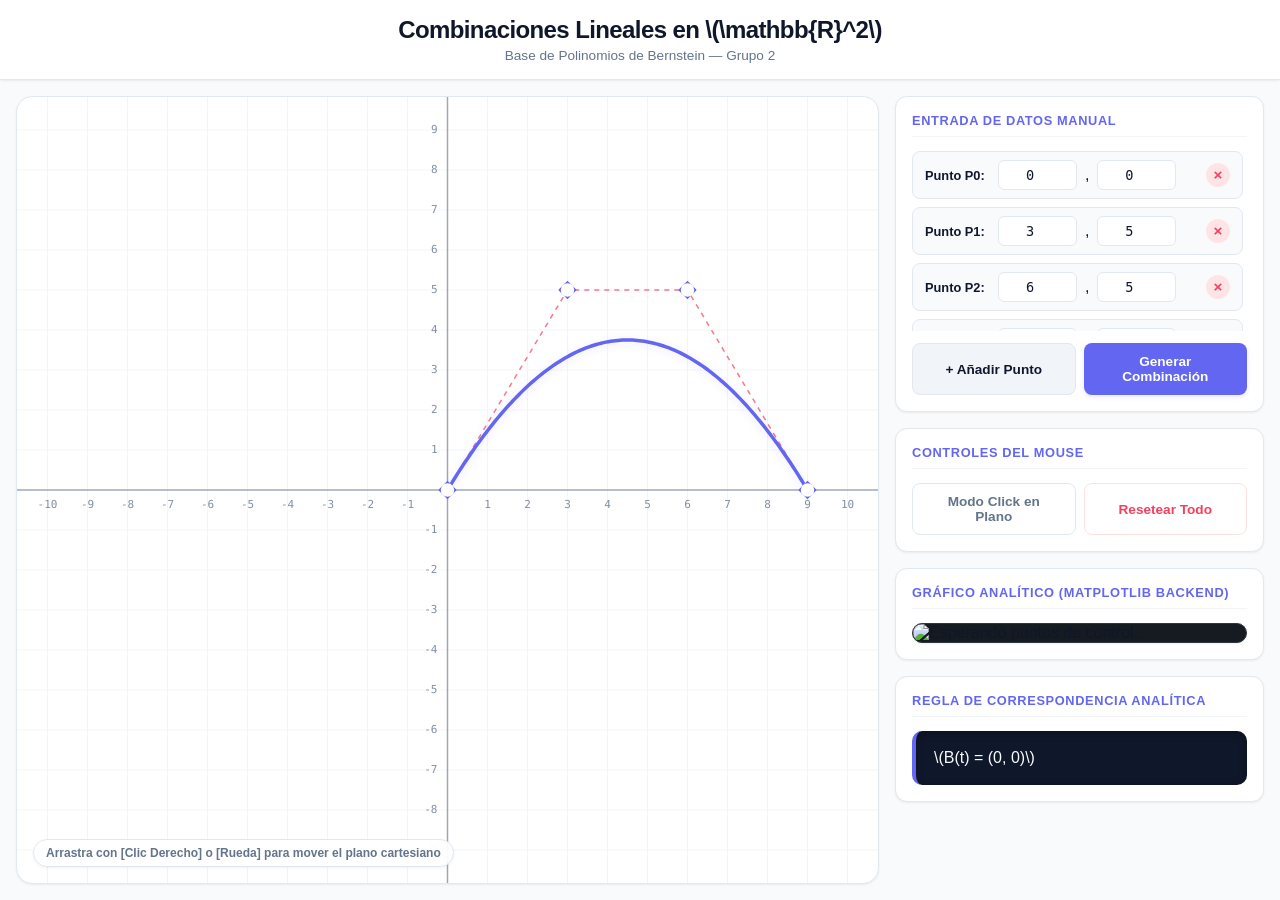
==== frontend/app.html @ 3a318d31 "landing refresh" ====
<!DOCTYPE html>
<html lang="es">
<head>
    <meta charset="UTF-8">
    <meta name="viewport" content="width=device-width, initial-scale=1.0">
    <title>Espacio Vectorial - Polinomios de Bernstein</title>
    <link rel="stylesheet" href="styles.css">
    <script id="MathJax-script" async src="https://cdn.jsdelivr.net/npm/mathjax@3/es5/tex-mml-chtml.js"></script>
</head>
<body class="light-theme">
    <div class="app-container">
        <header>
            <h1>Combinaciones Lineales en \(\mathbb{R}^2\)</h1>
            <p class="subtitle">Base de Polinomios de Bernstein — Grupo 2</p>
        </header>

        <main class="workspace">
            <div class="canvas-container" id="canvas-wrapper">
                <svg id="cartesian-plane" width="100%" height="100%">
                    <g id="viewport-group">
                        <g id="grid" class="grid-lines"></g>
                        <line id="axis-x" class="axis" />
                        <line id="axis-y" class="axis" />
                        <g id="axis-labels" class="axis-text"></g>
                        
                        <path id="structural-polygon" class="structural-line" d="" />
                        <path id="bernstein-curve" class="curve" d="" />
                        <g id="control-points"></g>
                    </g>
                </svg>
                <div class="pan-notice">Arrastra con [Clic Derecho] o [Rueda] para mover el plano cartesiano</div>
            </div>

            <section class="control-panel">
                <div class="panel-section">
                    <h2>Entrada de Datos Manual</h2>
                    <div id="inputs-container" class="inputs-list"></div>
                    <div class="button-group">
                        <button id="btn-add-input" class="btn btn-secondary">+ Añadir Punto</button>
                        <button id="btn-submit-manual" class="btn btn-primary">Generar Combinación</button>
                    </div>
                </div>

                <div class="panel-section">
                    <h2>Controles del Mouse</h2>
                    <div class="button-group">
                        <button id="btn-add-mode" class="btn btn-outline">Modo Click en Plano</button>
                        <button id="btn-clear" class="btn btn-danger">Resetear Todo</button>
                    </div>
                </div>

                <div class="panel-section">
                    <h2>Gráfico Analítico (Matplotlib Backend)</h2>
                    <div class="matplotlib-container">
                        <img id="matplotlib-render" src="" alt="Esperando puntos de control..." />
                    </div>
                </div>

                <div class="panel-section">
                    <h2>Regla de Correspondencia Analítica</h2>
                    <div class="math-box">
                        <div id="math-output">\(B(t) = (0, 0)\)</div>
                    </div>
                </div>
            </section>
        </main>
    </div>
    <script src="app.js" type="module"></script>
</body>
</html>
---- frontend/styles.css ----
/*
    styles.css - Rediseño Premium & Friendly
    Autor: Combinaciones Lineales en R² — Grupo 2
*/

:root {
    --bg-app: #f8fafc;         /* Slate muy claro y limpio (SaaS vibe) */
    --bg-card: #ffffff;
    --border-color: #e2e8f0;    /* Gris azulado ultra sutil */
    --text-main: #0f172a;      /* Slate oscuro elegante (reduce la fatiga visual) */
    --text-muted: #64748b;     /* Slate medio neutro */
    --accent: #6366f1;         /* Índigo premium (vibrante pero muy amigable) */
    --accent-light: #f5f3ff;   /* Lavanda pastel suave para hovers */
    --accent-danger: #f43f5e;  /* Rosa/Coral amigable para alertas y eliminaciones */
    --accent-success: #10b981; /* Verde esmeralda nítido */
    --grid-line: #f1f5f9;      /* Cuadrícula hiper sutil */
    
    /* Sistema de sombras premium */
    --shadow-sm: 0 1px 3px 0 rgba(0, 0, 0, 0.05), 0 1px 2px -1px rgba(0, 0, 0, 0.05);
    --shadow-md: 0 4px 6px -1px rgba(0, 0, 0, 0.05), 0 2px 4px -2px rgba(0, 0, 0, 0.05);
    --shadow-lg: 0 10px 15px -3px rgba(99, 102, 241, 0.05), 0 4px 6px -4px rgba(99, 102, 241, 0.05);
}

body.light-theme {
    margin: 0;
    font-family: -apple-system, BlinkMacSystemFont, "Segoe UI", Roboto, Helvetica, Arial, sans-serif;
    background-color: var(--bg-app);
    color: var(--text-main);
    overflow: hidden;
    -webkit-font-smoothing: antialiased;
}

.app-container {
    display: flex;
    flex-direction: column;
    height: 100vh;
}

header {
    background-color: var(--bg-card);
    padding: 16px 24px;
    border-bottom: 1px solid var(--border-color);
    box-shadow: var(--shadow-sm);
    z-index: 10;
}

header h1 { 
    margin: 0; 
    font-size: 1.5rem; 
    color: var(--text-main); 
    font-weight: 700; 
    text-align: center; 
    letter-spacing: -0.025em; /* Tracking premium */
}

.subtitle { 
    margin: 4px 0 0 0; 
    color: var(--text-muted); 
    font-size: 0.85rem; 
    text-align: center; 
    font-weight: 500;
}

.workspace {
    display: flex;
    flex: 1;
    height: calc(100vh - 75px);
    background-color: var(--bg-app);
}

/* El lienzo ahora "flota" elegantemente en la interfaz */
.canvas-container {
    flex: 7;
    background-color: #ffffff;
    position: relative;
    border-radius: 16px;
    margin: 16px 0 16px 16px;
    border: 1px solid var(--border-color);
    box-shadow: var(--shadow-sm);
    overflow: hidden;
}

.pan-notice {
    position: absolute;
    bottom: 16px;
    left: 16px;
    background: rgba(255, 255, 255, 0.85);
    backdrop-filter: blur(8px); /* Efecto iOS/Glassmorphism sutil */
    border: 1px solid var(--border-color);
    padding: 6px 12px;
    border-radius: 20px;
    font-size: 0.75rem;
    font-weight: 600;
    color: var(--text-muted);
    pointer-events: none;
    box-shadow: var(--shadow-sm);
}

/* --- ESTILOS DE DIBUJO CARTESIANO SVG --- */
.grid-lines line {
    stroke: var(--grid-line);
    stroke-width: 1px;
    vector-effect: non-scaling-stroke;
}

.axis {
    stroke: var(--text-muted);
    stroke-width: 1.5px;
    opacity: 0.6;
    vector-effect: non-scaling-stroke;
}

.axis-text text {
    fill: var(--text-muted);
    font-family: "SF Mono", SFMono-Regular, Consolas, monospace;
    font-size: 11px;
    user-select: none;
    pointer-events: none;
    opacity: 0.8;
}

.structural-line {
    stroke: var(--accent-danger);
    stroke-width: 1.5px;
    stroke-dasharray: 5 5;
    fill: none;
    vector-effect: non-scaling-stroke;
    opacity: 0.7;
}

.curve {
    stroke: var(--accent);
    stroke-width: 3.5px; /* Un poco más gruesa para que resalte con autoridad */
    fill: none;
    stroke-linecap: round;
    vector-effect: non-scaling-stroke;
    filter: drop-shadow(0px 2px 4px rgba(99, 102, 241, 0.15)); /* Resplandor sutil */
}

/* --- ICONOS DE CONTROL (DISEÑO DIAMANTE PREMIUM) --- */
.control-node {
    fill: var(--bg-card);
    stroke: var(--accent);
    stroke-width: 2.5px;
    cursor: grab;
    /* Animación fluida de transformación elástica */
    transition: transform 0.2s cubic-bezier(0.34, 1.56, 0.64, 1), fill 0.2s ease, stroke 0.2s ease;
    vector-effect: non-scaling-stroke;
    
    /* Forma de diamante */
    clip-path: polygon(50% 0%, 100% 50%, 50% 100%, 0% 50%);
    
    /* ESTAS DOS LÍNEAS SON LA SOLUCIÓN AL BUG */
    transform-origin: center;
    transform-box: fill-box; 
}

.control-node:hover {
    fill: var(--accent);
    stroke: var(--bg-card);
    transform: scale(1.4); /* Crece sutilmente al pasar el mouse */
}

.control-node.dragging {
    fill: var(--text-main);
    stroke: var(--bg-card);
    transform: scale(1.5);
    cursor: grabbing;
}

/* --- PANEL LATERAL DE CONTROLES --- */
.control-panel {
    flex: 3;
    background-color: var(--bg-app);
    padding: 16px;
    display: flex;
    flex-direction: column;
    gap: 16px;
    box-sizing: border-box;
    overflow-y: auto;
}

/* Customización premium de la barra de scroll del panel */
.control-panel::-webkit-scrollbar {
    width: 6px;
}
.control-panel::-webkit-scrollbar-thumb {
    background-color: var(--border-color);
    border-radius: 10px;
}

.panel-section {
    border: 1px solid var(--border-color);
    border-radius: 12px;
    padding: 16px;
    background-color: var(--bg-card);
    box-shadow: var(--shadow-sm);
    transition: box-shadow 0.2s ease, border-color 0.2s ease;
}

.panel-section:hover {
    box-shadow: var(--shadow-md);
    border-color: #cbd5e1;
}

.panel-section h2 {
    margin-top: 0;
    font-size: 0.8rem;
    color: var(--accent);
    font-weight: 700;
    text-transform: uppercase;
    letter-spacing: 0.05em;
    border-bottom: 1px solid var(--grid-line);
    padding-bottom: 8px;
    margin-bottom: 14px;
}

/* --- INPUTS DE COORDENADAS --- */
.inputs-list {
    display: flex;
    flex-direction: column;
    gap: 8px;
    max-height: 180px;
    overflow-y: auto;
    padding-right: 4px;
}

.point-input-row {
    display: flex;
    align-items: center;
    gap: 8px;
    background-color: #f8fafc;
    padding: 8px 12px;
    border-radius: 8px;
    border: 1px solid var(--border-color);
    transition: all 0.2s ease;
}

.point-input-row:hover {
    border-color: var(--accent);
    background-color: #f1f5f9;
}

.point-input-row label {
    font-size: 0.8rem;
    font-weight: 600;
    color: var(--text-main);
    min-width: 65px;
}

.coord-input {
    width: 65px;
    border: 1px solid var(--border-color);
    background-color: var(--bg-card);
    color: var(--text-main);
    padding: 6px;
    border-radius: 6px;
    text-align: center;
    font-size: 0.85rem;
    font-family: "SF Mono", monospace;
    transition: all 0.2s ease;
}

.coord-input:focus {
    border-color: var(--accent);
    outline: none;
    box-shadow: 0 0 0 3px rgba(99, 102, 241, 0.15);
}

/* --- ICONO DE ELIMINAR (MÓDULO PREMIUM REDONDO) --- */
.btn-remove-input {
    background: #ffe4e6; /* Fondo coral ultra suave */
    border: none;
    color: var(--accent-danger);
    cursor: pointer;
    font-weight: 600;
    font-size: 0.95rem;
    margin-left: auto;
    width: 24px;
    height: 24px;
    border-radius: 50%;
    display: flex;
    align-items: center;
    justify-content: center;
    transition: all 0.2s cubic-bezier(0.4, 0, 0.2, 1);
    padding: 0;
    line-height: 1;
}

.btn-remove-input:hover {
    background: var(--accent-danger);
    color: white;
    transform: scale(1.15) rotate(90deg);
}

/* --- BOTONES DE LA INTERFAZ --- */
.button-group {
    display: flex;
    gap: 8px;
    margin-top: 12px;
}

.btn {
    padding: 10px 16px;
    border-radius: 8px;
    font-size: 0.85rem;
    font-weight: 600;
    cursor: pointer;
    border: 1px solid transparent;
    flex: 1;
    transition: all 0.2s cubic-bezier(0.4, 0, 0.2, 1);
    display: inline-flex;
    align-items: center;
    justify-content: center;
}

.btn-primary { 
    background-color: var(--accent); 
    color: white; 
    box-shadow: 0 2px 4px rgba(99, 102, 241, 0.15);
}
.btn-primary:hover { 
    background-color: #4f46e5; 
    box-shadow: 0 4px 10px rgba(99, 102, 241, 0.25);
    transform: translateY(-1px);
}

.btn-secondary { 
    background-color: #f1f5f9; 
    color: var(--text-main); 
    border: 1px solid var(--border-color);
}
.btn-secondary:hover { 
    background-color: #e2e8f0; 
}

.btn-outline { 
    background-color: transparent; 
    border: 1px solid var(--border-color); 
    color: var(--text-muted); 
}
.btn-outline:hover {
    background-color: #f1f5f9;
    color: var(--text-main);
}
.btn-outline.active { 
    background-color: #eef2ff; 
    border-color: var(--accent); 
    color: var(--accent); 
    box-shadow: inset 0 1px 2px rgba(99,102,241,0.05);
}

.btn-danger { 
    background-color: transparent; 
    border: 1px solid #fee2e2; 
    color: var(--accent-danger); 
}
.btn-danger:hover { 
    background-color: #fff1f2; 
    border-color: #fecdd3;
}

/* --- CONTENEDORES DE RESULTADOS --- */
.matplotlib-container {
    background-color: #161b22; /* Sincroniza perfectamente con la estética oscura de tu backend */
    border: 1px solid #30363d;
    border-radius: 10px;
    display: flex;
    justify-content: center;
    align-items: center;
    overflow: hidden;
    box-shadow: var(--shadow-sm);
}
.matplotlib-container img { width: 100%; height: auto; display: block; }

/* Caja Matemática estilizada como consola premium oscura */
.math-box {
    background-color: #0f172a; 
    padding: 18px;
    border-radius: 10px;
    color: #f8fafc;
    box-shadow: inset 0 2px 8px rgba(0,0,0,0.3);
    border-left: 4px solid var(--accent);
}

/* Estilos para el procedimiento matemático */
.math-step-title {
    font-family: "SF Mono", Consolas, monospace;
    font-size: 0.78rem;
    color: #38bdf8; /* Celeste neón nítido de terminal de código */
    margin-bottom: 8px;
    font-weight: 600;
    letter-spacing: 0.05em;
    opacity: 0.9;
}

svg {
    text-rendering: geometricPrecision;
}
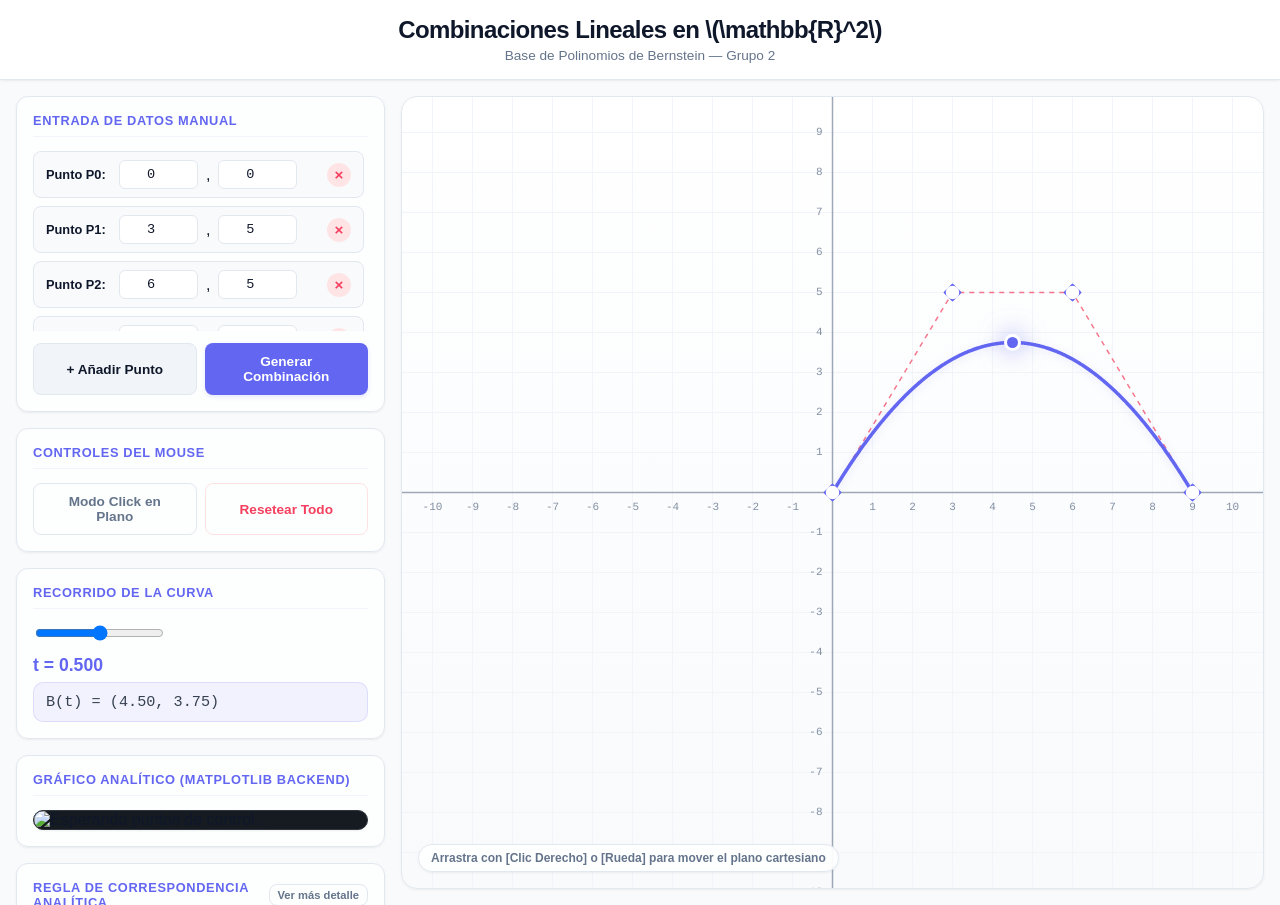
==== commit 39385cf8: "correccion de bugs, cambios en diseño, implementacion de parametro t" ====
--- a/frontend/app.html
+++ b/frontend/app.html
@@ -15,22 +15,6 @@
         </header>
 
         <main class="workspace">
-            <div class="canvas-container" id="canvas-wrapper">
-                <svg id="cartesian-plane" width="100%" height="100%">
-                    <g id="viewport-group">
-                        <g id="grid" class="grid-lines"></g>
-                        <line id="axis-x" class="axis" />
-                        <line id="axis-y" class="axis" />
-                        <g id="axis-labels" class="axis-text"></g>
-                        
-                        <path id="structural-polygon" class="structural-line" d="" />
-                        <path id="bernstein-curve" class="curve" d="" />
-                        <g id="control-points"></g>
-                    </g>
-                </svg>
-                <div class="pan-notice">Arrastra con [Clic Derecho] o [Rueda] para mover el plano cartesiano</div>
-            </div>
-
             <section class="control-panel">
                 <div class="panel-section">
                     <h2>Entrada de Datos Manual</h2>
@@ -50,6 +34,27 @@
                 </div>
 
                 <div class="panel-section">
+                    <h2>Recorrido de la Curva</h2>
+
+                    <input
+                        type="range"
+                        id="t-slider"
+                        min="0"
+                        max="1"
+                        step="0.001"
+                        value="0.5"
+                    >
+
+                    <div class="t-display">
+                        <span>t = <span id="t-value">0.500</span></span>
+                    </div>
+
+                    <div id="curve-coordinates" class="curve-coordinates">
+                        B(t) = (0.00, 0.00)
+                    </div>
+                </div>
+
+                <div class="panel-section">
                     <h2>Gráfico Analítico (Matplotlib Backend)</h2>
                     <div class="matplotlib-container">
                         <img id="matplotlib-render" src="" alt="Esperando puntos de control..." />
@@ -57,14 +62,64 @@
                 </div>
 
                 <div class="panel-section">
-                    <h2>Regla de Correspondencia Analítica</h2>
+                    <div style="display: flex; justify-content: space-between; align-items: center; margin-bottom: 14px;">
+                        <h2 style="margin: 0; border-bottom: none; padding-bottom: 0;">Regla de Correspondencia Analítica</h2>
+                        <button id="btn-expand-math" class="btn btn-outline" style="padding: 4px 8px; font-size: 0.7rem; flex: 0 0 auto;">Ver más detalle</button>
+                    </div>
                     <div class="math-box">
                         <div id="math-output">\(B(t) = (0, 0)\)</div>
                     </div>
                 </div>
             </section>
+
+            <div class="canvas-container" id="canvas-wrapper">
+                <svg id="cartesian-plane" width="100%" height="100%">
+                    <g id="viewport-group">
+                        <g id="grid" class="grid-lines"></g>
+                        <line id="axis-x" class="axis" />
+                        <line id="axis-y" class="axis" />
+                        <g id="axis-labels" class="axis-text"></g>
+                        
+                        <path id="structural-polygon" class="structural-line" d="" />
+                        <path id="bernstein-curve" class="curve" d="" />
+
+                        <circle id="curve-point" class="curve-tracker" r="7"/>
+                        <g id="control-points"></g>
+                    </g>
+                </svg>
+
+                <div id="point-tooltip" class="point-tooltip"></div>
+                <div id="curve-tooltip" class="curve-tooltip">
+                    <div class="curve-tooltip-title">
+                        Recorrido de la Curva
+                    </div>
+
+                    <div class="curve-tooltip-t">
+                        t = 0.50
+                    </div>
+
+                    <div class="curve-tooltip-coords">
+                        B(t) = (0.00, 0.00)
+                    </div>
+                </div>
+
+                <div class="pan-notice">Arrastra con [Clic Derecho] o [Rueda] para mover el plano cartesiano</div>
+            </div>
         </main>
     </div>
+
+    <div id="math-modal" class="modal-overlay hidden">
+        <div class="modal-content">
+            <div class="modal-header">
+                <h2 style="margin: 0; color: var(--text-main); font-size: 1.1rem;">Detalle Analítico Completo</h2>
+                <button id="btn-close-modal" class="btn-close">&times;</button>
+            </div>
+            <div class="modal-body math-box expanded-math">
+                <div id="modal-math-output"></div>
+            </div>
+        </div>
+    </div>
+
     <script src="app.js" type="module"></script>
 </body>
 </html>
--- a/frontend/styles.css
+++ b/frontend/styles.css
@@ -1,6 +1,6 @@
 /*
     styles.css - Rediseño Premium & Friendly
-    Autor: Combinaciones Lineales en R² — Grupo 2
+    Autor: Grupo 2
 */
 
 :root {
@@ -50,7 +50,7 @@
     color: var(--text-main); 
     font-weight: 700; 
     text-align: center; 
-    letter-spacing: -0.025em; /* Tracking premium */
+    letter-spacing: -0.025em;
 }
 
 .subtitle { 
@@ -68,13 +68,13 @@
     background-color: var(--bg-app);
 }
 
-/* El lienzo ahora "flota" elegantemente en la interfaz */
 .canvas-container {
+    
     flex: 7;
-    background-color: #ffffff;
+    background: linear-gradient(to bottom,#ffffff, #f8fafc);
     position: relative;
     border-radius: 16px;
-    margin: 16px 0 16px 16px;
+    margin: 16px 16px 16px 0;
     border: 1px solid var(--border-color);
     box-shadow: var(--shadow-sm);
     overflow: hidden;
@@ -85,7 +85,7 @@
     bottom: 16px;
     left: 16px;
     background: rgba(255, 255, 255, 0.85);
-    backdrop-filter: blur(8px); /* Efecto iOS/Glassmorphism sutil */
+    backdrop-filter: blur(8px); 
     border: 1px solid var(--border-color);
     padding: 6px 12px;
     border-radius: 20px;
@@ -135,24 +135,36 @@
     stroke-linecap: round;
     vector-effect: non-scaling-stroke;
     filter: drop-shadow(0px 2px 4px rgba(99, 102, 241, 0.15)); /* Resplandor sutil */
-}
-
-/* --- ICONOS DE CONTROL (DISEÑO DIAMANTE PREMIUM) --- */
+
+}
+
+
+
+/* --- ICONOS DE CONTROl --- */
 .control-node {
     fill: var(--bg-card);
     stroke: var(--accent);
     stroke-width: 2.5px;
     cursor: grab;
-    /* Animación fluida de transformación elástica */
+
     transition: transform 0.2s cubic-bezier(0.34, 1.56, 0.64, 1), fill 0.2s ease, stroke 0.2s ease;
     vector-effect: non-scaling-stroke;
     
-    /* Forma de diamante */
+
     clip-path: polygon(50% 0%, 100% 50%, 50% 100%, 0% 50%);
     
-    /* ESTAS DOS LÍNEAS SON LA SOLUCIÓN AL BUG */
     transform-origin: center;
     transform-box: fill-box; 
+    animation: popIn .25s ease;
+}
+
+@keyframes popIn {
+    from {
+        transform: scale(0);
+    }
+    to {
+        transform: scale(1);
+    }
 }
 
 .control-node:hover {
@@ -172,6 +184,7 @@
 .control-panel {
     flex: 3;
     background-color: var(--bg-app);
+    backdrop-filter: blur(20px); 
     padding: 16px;
     display: flex;
     flex-direction: column;
@@ -180,7 +193,6 @@
     overflow-y: auto;
 }
 
-/* Customización premium de la barra de scroll del panel */
 .control-panel::-webkit-scrollbar {
     width: 6px;
 }
@@ -193,7 +205,7 @@
     border: 1px solid var(--border-color);
     border-radius: 12px;
     padding: 16px;
-    background-color: var(--bg-card);
+    background: rgba(255,255,255,.8);
     box-shadow: var(--shadow-sm);
     transition: box-shadow 0.2s ease, border-color 0.2s ease;
 }
@@ -225,6 +237,8 @@
     padding-right: 4px;
 }
 
+/*  -- PUNTOS -- */
+
 .point-input-row {
     display: flex;
     align-items: center;
@@ -247,6 +261,47 @@
     color: var(--text-main);
     min-width: 65px;
 }
+
+.point-tooltip {
+    position: absolute;
+
+    background: rgba(15, 23, 42, 0.95);
+
+    color: white;
+
+    padding: 8px 12px;
+
+    border-radius: 10px;
+
+    font-size: 0.8rem;
+
+    font-family: "SF Mono", monospace;
+
+    pointer-events: none;
+
+    opacity: 0;
+
+    transform: translateY(5px);
+
+    transition:
+        opacity .15s ease,
+        transform .15s ease;
+
+    z-index: 100;
+
+    white-space: nowrap;
+
+    border: 1px solid rgba(255,255,255,.1);
+
+    box-shadow:
+        0 10px 30px rgba(0,0,0,.2);
+}
+
+.point-tooltip.visible {
+    opacity: 1;
+    transform: translateY(0);
+}
+
 
 .coord-input {
     width: 65px;
@@ -269,7 +324,7 @@
 
 /* --- ICONO DE ELIMINAR (MÓDULO PREMIUM REDONDO) --- */
 .btn-remove-input {
-    background: #ffe4e6; /* Fondo coral ultra suave */
+    background: #ffe4e6; 
     border: none;
     color: var(--accent-danger);
     cursor: pointer;
@@ -362,7 +417,7 @@
 
 /* --- CONTENEDORES DE RESULTADOS --- */
 .matplotlib-container {
-    background-color: #161b22; /* Sincroniza perfectamente con la estética oscura de tu backend */
+    background-color: #161b22;
     border: 1px solid #30363d;
     border-radius: 10px;
     display: flex;
@@ -373,7 +428,6 @@
 }
 .matplotlib-container img { width: 100%; height: auto; display: block; }
 
-/* Caja Matemática estilizada como consola premium oscura */
 .math-box {
     background-color: #0f172a; 
     padding: 18px;
@@ -383,11 +437,11 @@
     border-left: 4px solid var(--accent);
 }
 
-/* Estilos para el procedimiento matemático */
+
 .math-step-title {
     font-family: "SF Mono", Consolas, monospace;
     font-size: 0.78rem;
-    color: #38bdf8; /* Celeste neón nítido de terminal de código */
+    color: #38bdf8; 
     margin-bottom: 8px;
     font-weight: 600;
     letter-spacing: 0.05em;
@@ -396,4 +450,196 @@
 
 svg {
     text-rendering: geometricPrecision;
-}+}
+
+
+.curve-tracker {
+    fill: var(--accent);
+
+    stroke: white;
+
+    stroke-width: 3px;
+
+    vector-effect: non-scaling-stroke;
+
+    filter:
+        drop-shadow(
+            0 0 12px rgba(99,102,241,.7)
+        );
+    animation: pulsePoint 2s infinite;
+}
+
+@keyframes pulsePoint {
+
+    0% {
+        filter:
+            drop-shadow(
+                0 0 4px rgba(99,102,241,.3)
+            );
+    }
+
+    50% {
+        filter:
+            drop-shadow(
+                0 0 14px rgba(99,102,241,.7)
+            );
+    }
+
+    100% {
+        filter:
+            drop-shadow(
+                0 0 4px rgba(99,102,241,.3)
+            );
+    }
+}
+
+#curve-point {
+    cursor: grab;
+}
+
+#curve-point:active {
+    cursor: grabbing;
+}
+
+.curve-tooltip {
+    position: absolute;
+
+    min-width: 140px;
+
+    padding: 12px 14px;
+
+    background: #111827;
+    color: #f9fafb;
+
+    border: 1px solid #374151;
+    border-radius: 12px;
+
+    font-size: 0.9rem;
+    font-weight: 500;
+
+    line-height: 1.5;
+
+    box-shadow:
+        0 8px 24px rgba(0,0,0,0.35);
+
+    backdrop-filter: blur(8px);
+
+    pointer-events: none;
+
+    transform: translate(14px, -120%);
+
+    z-index: 9999;
+
+    display: none;
+}
+
+
+.t-display {
+    font-size: 1.1rem;
+    font-weight: 700;
+    color: #6366f1;
+    margin-top: 10px;
+}
+
+.curve-coordinates {
+    margin-top: 6px;
+
+    padding: 10px 12px;
+
+    background: rgba(99,102,241,.08);
+
+    border: 1px solid rgba(99,102,241,.15);
+
+    border-radius: 10px;
+
+    font-family: 'JetBrains Mono', monospace;
+
+    font-size: .95rem;
+
+    color: #374151;
+}
+
+
+
+
+/* --- VER MÁS DETALLES DE LA FORMULA  --- */
+.modal-overlay {
+    position: fixed;
+    top: 0; 
+    left: 0; 
+    width: 100vw; 
+    height: 100vh;
+    background: rgba(15, 23, 42, 0.6);
+    backdrop-filter: blur(5px);
+    display: flex;
+    align-items: center;
+    justify-content: center;
+    z-index: 1000;
+    opacity: 1;
+    transition: opacity 0.2s ease;
+}
+
+.modal-overlay.hidden {
+    opacity: 0;
+    pointer-events: none;
+}
+
+.modal-content {
+    background: var(--bg-card);
+    width: 95%; /* Usa casi todo el ancho disponible en pantallas pequeñas */
+    max-width: 1200px; /* Aumentado desde 800px para que sea mucho más amplio */
+    max-height: 90vh; /* Usa un poco más del alto de la pantalla */
+    border-radius: 16px;
+    box-shadow: var(--shadow-lg);
+    display: flex;
+    flex-direction: column;
+    overflow: hidden;
+    transform: scale(1);
+    transition: transform 0.2s cubic-bezier(0.34, 1.56, 0.64, 1);
+}
+
+.modal-overlay.hidden .modal-content {
+    transform: scale(0.95);
+}
+
+.modal-header {
+    display: flex;
+    justify-content: space-between;
+    align-items: center;
+    padding: 16px 24px;
+    border-bottom: 1px solid var(--border-color);
+    background-color: var(--bg-card);
+}
+
+.btn-close {
+    background: transparent;
+    border: none;
+    font-size: 1.8rem;
+    color: var(--text-muted);
+    cursor: pointer;
+    transition: color 0.2s ease, transform 0.2s ease;
+    line-height: 1;
+    padding: 0;
+}
+
+.btn-close:hover {
+    color: var(--accent-danger);
+    transform: scale(1.1);
+}
+
+.modal-body {
+    padding: 24px;
+    overflow-y: auto;
+    border-radius: 0; 
+    border-left: none; 
+    flex: 1;
+}
+
+
+.expanded-math {
+    font-size: 1.4rem; 
+    padding: 32px; 
+}
+
+.modal-body::-webkit-scrollbar { width: 8px; }
+.modal-body::-webkit-scrollbar-thumb { background-color: rgba(255,255,255,0.2); border-radius: 10px; }
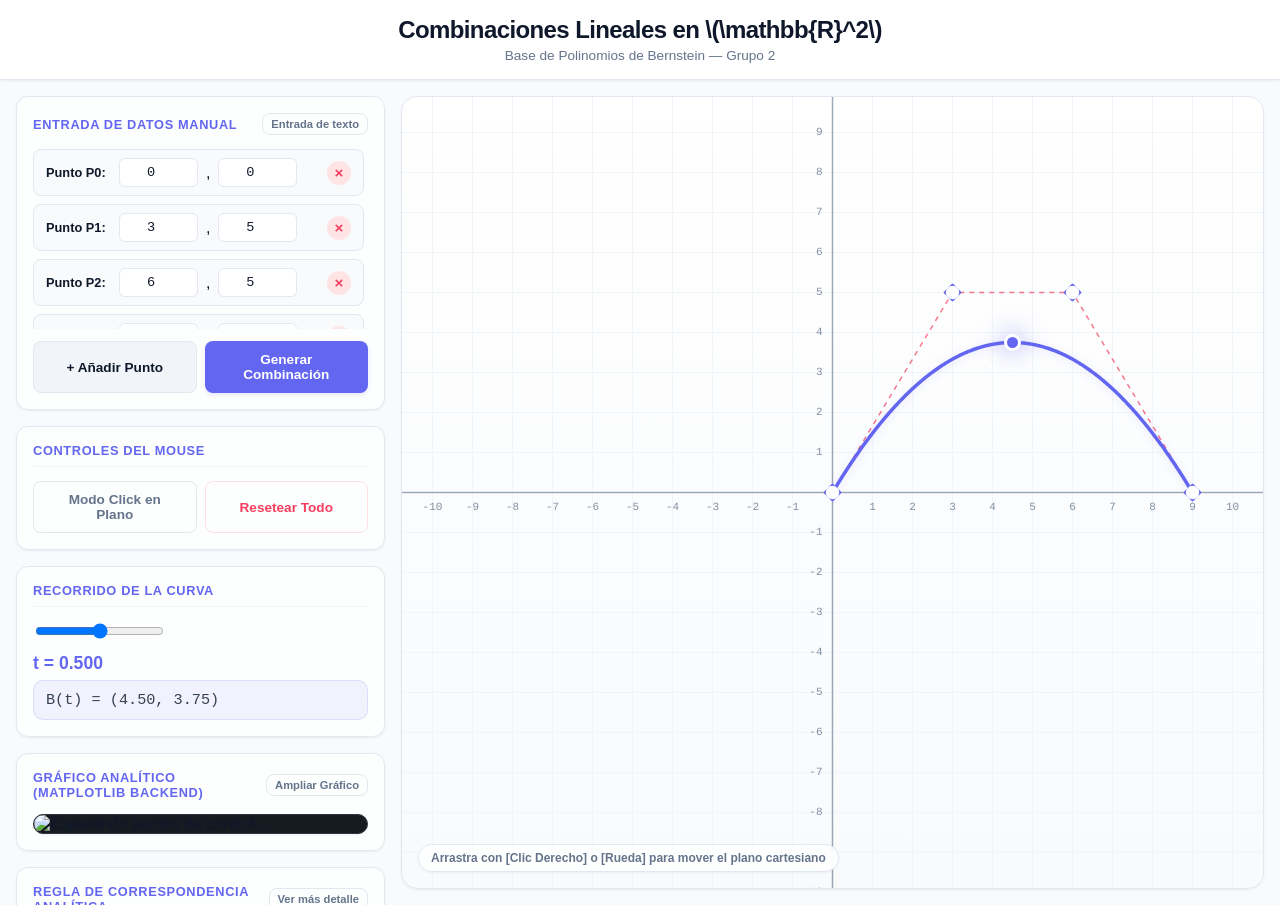
==== commit 50068f77: "Implementación de botones ver más y amplificar, implementacion de feature entrada de texto" ====
--- a/frontend/app.html
+++ b/frontend/app.html
@@ -17,7 +17,10 @@
         <main class="workspace">
             <section class="control-panel">
                 <div class="panel-section">
-                    <h2>Entrada de Datos Manual</h2>
+                    <div style="display: flex; justify-content: space-between; align-items: center; margin-bottom: 14px;">
+                        <h2 style="margin: 0; border-bottom: none; padding-bottom: 0;">Entrada de Datos Manual</h2>
+                        <button id="btn-open-text-input" class="btn btn-outline" style="padding: 4px 8px; font-size: 0.7rem; flex: 0 0 auto;">Entrada de texto</button>
+                    </div>
                     <div id="inputs-container" class="inputs-list"></div>
                     <div class="button-group">
                         <button id="btn-add-input" class="btn btn-secondary">+ Añadir Punto</button>
@@ -55,7 +58,10 @@
                 </div>
 
                 <div class="panel-section">
-                    <h2>Gráfico Analítico (Matplotlib Backend)</h2>
+                    <div style="display: flex; justify-content: space-between; align-items: center; margin-bottom: 14px;">
+                        <h2 style="margin: 0; border-bottom: none; padding-bottom: 0;">Gráfico Analítico (Matplotlib Backend)</h2>
+                        <button id="btn-expand-plot" class="btn btn-outline" style="padding: 4px 8px; font-size: 0.7rem; flex: 0 0 auto;">Ampliar Gráfico</button>
+                    </div>
                     <div class="matplotlib-container">
                         <img id="matplotlib-render" src="" alt="Esperando puntos de control..." />
                     </div>
@@ -120,6 +126,36 @@
         </div>
     </div>
 
+    <div id="text-input-modal" class="modal-overlay hidden">
+        <div class="modal-content" style="max-width: 450px;">
+            <div class="modal-header">
+                <h2 style="margin: 0; color: var(--text-main); font-size: 1.1rem;">Ingreso Múltiple de Puntos</h2>
+                <button id="btn-close-text-modal" class="btn-close">&times;</button>
+            </div>
+            <div class="modal-body">
+                <p style="font-size: 0.85rem; color: var(--text-muted); margin-top: 0; margin-bottom: 12px;">Ingresa las coordenadas X e Y separadas por espacios. Un punto por línea.</p>
+                <textarea id="text-input-area" rows="8" placeholder="1 2&#10;2 1&#10;-0.3 4&#10;1 2" class="cp-textarea"></textarea>
+                
+                <div style="display: flex; justify-content: flex-end; gap: 10px; margin-top: 16px;">
+                    <button id="btn-cancel-text-input" class="btn btn-secondary" style="flex: none; padding: 8px 16px;">Cancelar</button>
+                    <button id="btn-confirm-text-input" class="btn btn-primary" style="flex: none; padding: 8px 16px;">Confirmar</button>
+                </div>
+            </div>
+        </div>
+    </div>
+
+    <div id="plot-modal" class="modal-overlay hidden">
+        <div class="modal-content" style="max-width: 1400px; max-height: 95vh;"> <div class="modal-header">
+                <h2 style="margin: 0; color: var(--text-main); font-size: 1.1rem;">Gráfico Analítico Amplificado</h2>
+                <button id="btn-close-plot-modal" class="btn-close">&times;</button>
+            </div>
+            <div id="modal-plot-output" class="modal-body matplotlib-container expanded-plot">
+                <img id="modal-plot-img" src="" alt="Gráfico amplificado" style="width: 100%; height: auto; display: block;" />
+            </div>
+        </div>
+    </div>
+
+
     <script src="app.js" type="module"></script>
 </body>
 </html>
--- a/frontend/styles.css
+++ b/frontend/styles.css
@@ -562,7 +562,7 @@
 
 
 
-/* --- VER MÁS DETALLES DE LA FORMULA  --- */
+/* --- ESTILOS DE MODALES Y BOTONES VER MÁS  --- */
 .modal-overlay {
     position: fixed;
     top: 0; 
@@ -642,4 +642,26 @@
 }
 
 .modal-body::-webkit-scrollbar { width: 8px; }
-.modal-body::-webkit-scrollbar-thumb { background-color: rgba(255,255,255,0.2); border-radius: 10px; }+.modal-body::-webkit-scrollbar-thumb { background-color: rgba(255,255,255,0.2); border-radius: 10px; }
+
+
+/* --- TEXTAREA PARA INPUT CP --- */
+.cp-textarea {
+    width: 100%;
+    box-sizing: border-box;
+    font-family: 'SF Mono', Consolas, 'JetBrains Mono', monospace;
+    font-size: 0.9rem;
+    padding: 12px;
+    border-radius: 8px;
+    border: 1px solid var(--border-color);
+    background-color: var(--bg-card);
+    color: var(--text-main);
+    resize: vertical;
+    transition: border-color 0.2s ease, box-shadow 0.2s ease;
+}
+
+.cp-textarea:focus {
+    border-color: var(--accent);
+    outline: none;
+    box-shadow: 0 0 0 3px rgba(99, 102, 241, 0.15);
+}
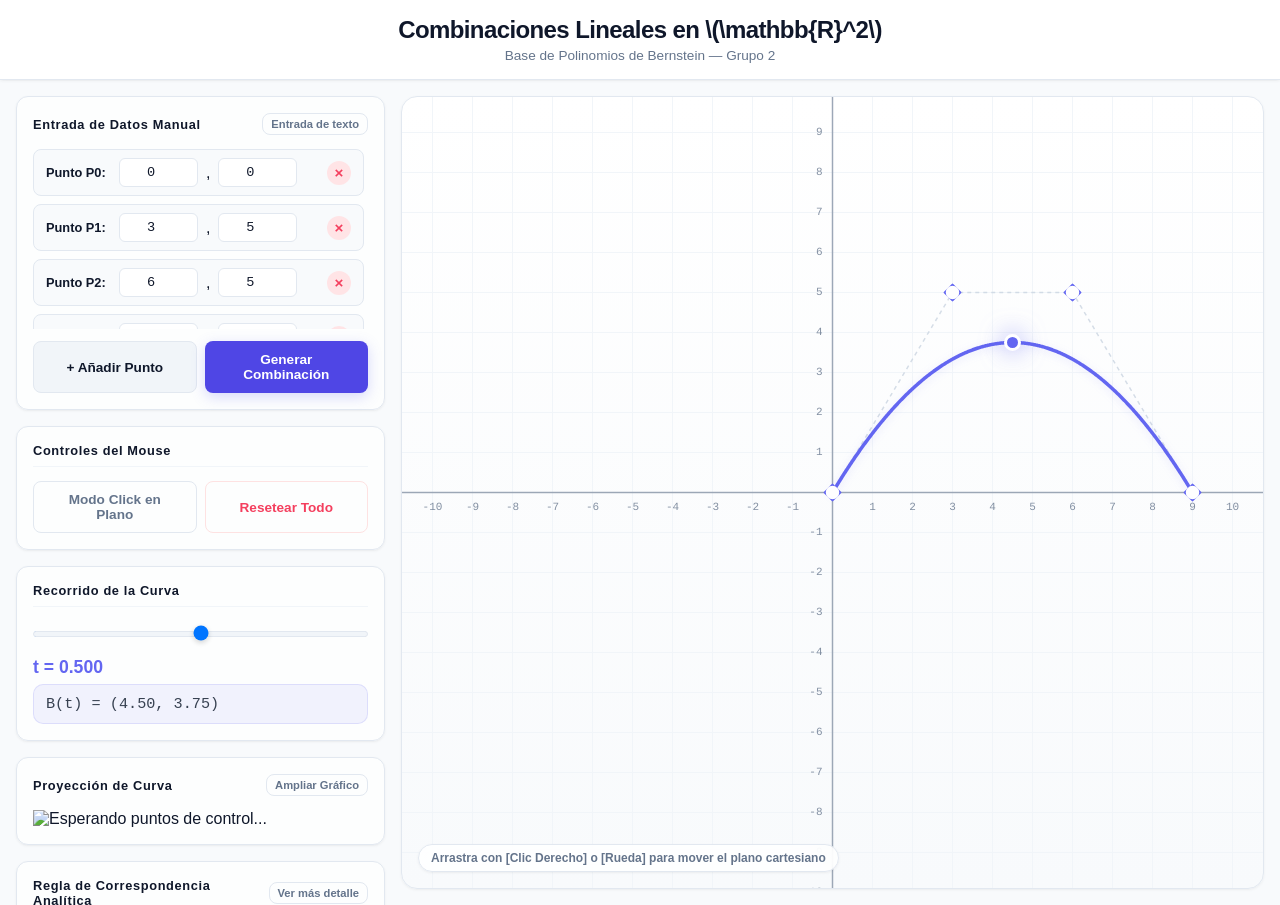
==== commit 3cb960e5: "Redaccion del Readme, correccion de style css, imagenes" ====
--- a/frontend/app.html
+++ b/frontend/app.html
@@ -59,7 +59,7 @@
 
                 <div class="panel-section">
                     <div style="display: flex; justify-content: space-between; align-items: center; margin-bottom: 14px;">
-                        <h2 style="margin: 0; border-bottom: none; padding-bottom: 0;">Gráfico Analítico (Matplotlib Backend)</h2>
+                        <h2 style="margin: 0; border-bottom: none; padding-bottom: 0;">Proyección de Curva</h2>
                         <button id="btn-expand-plot" class="btn btn-outline" style="padding: 4px 8px; font-size: 0.7rem; flex: 0 0 auto;">Ampliar Gráfico</button>
                     </div>
                     <div class="matplotlib-container">
--- a/frontend/styles.css
+++ b/frontend/styles.css
@@ -120,12 +120,12 @@
 }
 
 .structural-line {
-    stroke: var(--accent-danger);
+    stroke: #cbd5e1; 
     stroke-width: 1.5px;
-    stroke-dasharray: 5 5;
+    stroke-dasharray: 4 4; 
     fill: none;
     vector-effect: non-scaling-stroke;
-    opacity: 0.7;
+    opacity: 0.8;
 }
 
 .curve {
@@ -218,9 +218,8 @@
 .panel-section h2 {
     margin-top: 0;
     font-size: 0.8rem;
-    color: var(--accent);
-    font-weight: 700;
-    text-transform: uppercase;
+    color: var(--text-main);
+    font-weight: 600;
     letter-spacing: 0.05em;
     border-bottom: 1px solid var(--grid-line);
     padding-bottom: 8px;
@@ -317,12 +316,14 @@
 }
 
 .coord-input:focus {
+    background-color: #ffffff;
     border-color: var(--accent);
     outline: none;
-    box-shadow: 0 0 0 3px rgba(99, 102, 241, 0.15);
-}
-
-/* --- ICONO DE ELIMINAR (MÓDULO PREMIUM REDONDO) --- */
+    /* Un halo sutil en lugar de un borde tosco */
+    box-shadow: 0 0 0 3px var(--accent-light);
+}
+
+/* --- ICONO DE ELIMINAR (RESETEAR) --- */
 .btn-remove-input {
     background: #ffe4e6; 
     border: none;
@@ -345,7 +346,7 @@
 .btn-remove-input:hover {
     background: var(--accent-danger);
     color: white;
-    transform: scale(1.15) rotate(90deg);
+    transform: scale(1.05);
 }
 
 /* --- BOTONES DE LA INTERFAZ --- */
@@ -370,9 +371,9 @@
 }
 
 .btn-primary { 
-    background-color: var(--accent); 
-    color: white; 
-    box-shadow: 0 2px 4px rgba(99, 102, 241, 0.15);
+    background-color: #4f46e5; 
+    color: white;
+    box-shadow: 0 4px 14px rgba(99, 102, 241, 0.25);
 }
 .btn-primary:hover { 
     background-color: #4f46e5; 
@@ -386,7 +387,7 @@
     border: 1px solid var(--border-color);
 }
 .btn-secondary:hover { 
-    background-color: #e2e8f0; 
+    background-color: #e2e8f0;
 }
 
 .btn-outline { 
@@ -417,14 +418,9 @@
 
 /* --- CONTENEDORES DE RESULTADOS --- */
 .matplotlib-container {
-    background-color: #161b22;
-    border: 1px solid #30363d;
-    border-radius: 10px;
     display: flex;
     justify-content: center;
     align-items: center;
-    overflow: hidden;
-    box-shadow: var(--shadow-sm);
 }
 .matplotlib-container img { width: 100%; height: auto; display: block; }
 
@@ -664,4 +660,37 @@
     border-color: var(--accent);
     outline: none;
     box-shadow: 0 0 0 3px rgba(99, 102, 241, 0.15);
+}
+
+
+input[type=range] {
+    width: 100%;
+    background: transparent;
+    margin: 10px 0;
+}
+input[type=range]:focus {
+    outline: none;
+}
+input[type=range]::-webkit-slider-runnable-track {
+    width: 100%;
+    height: 6px;
+    cursor: pointer;
+    background: var(--grid-line);
+    border-radius: 4px;
+    border: 1px solid var(--border-color);
+}
+input[type=range]::-webkit-slider-thumb {
+    height: 18px;
+    width: 18px;
+    border-radius: 50%;
+    background: #ffffff;
+    border: 2px solid var(--accent);
+    cursor: pointer;
+    -webkit-appearance: none;
+    margin-top: -7px;
+    box-shadow: 0 2px 5px rgba(0, 0, 0, 0.15);
+    transition: transform 0.1s ease;
+}
+input[type=range]::-webkit-slider-thumb:hover {
+    transform: scale(1.15);
 }
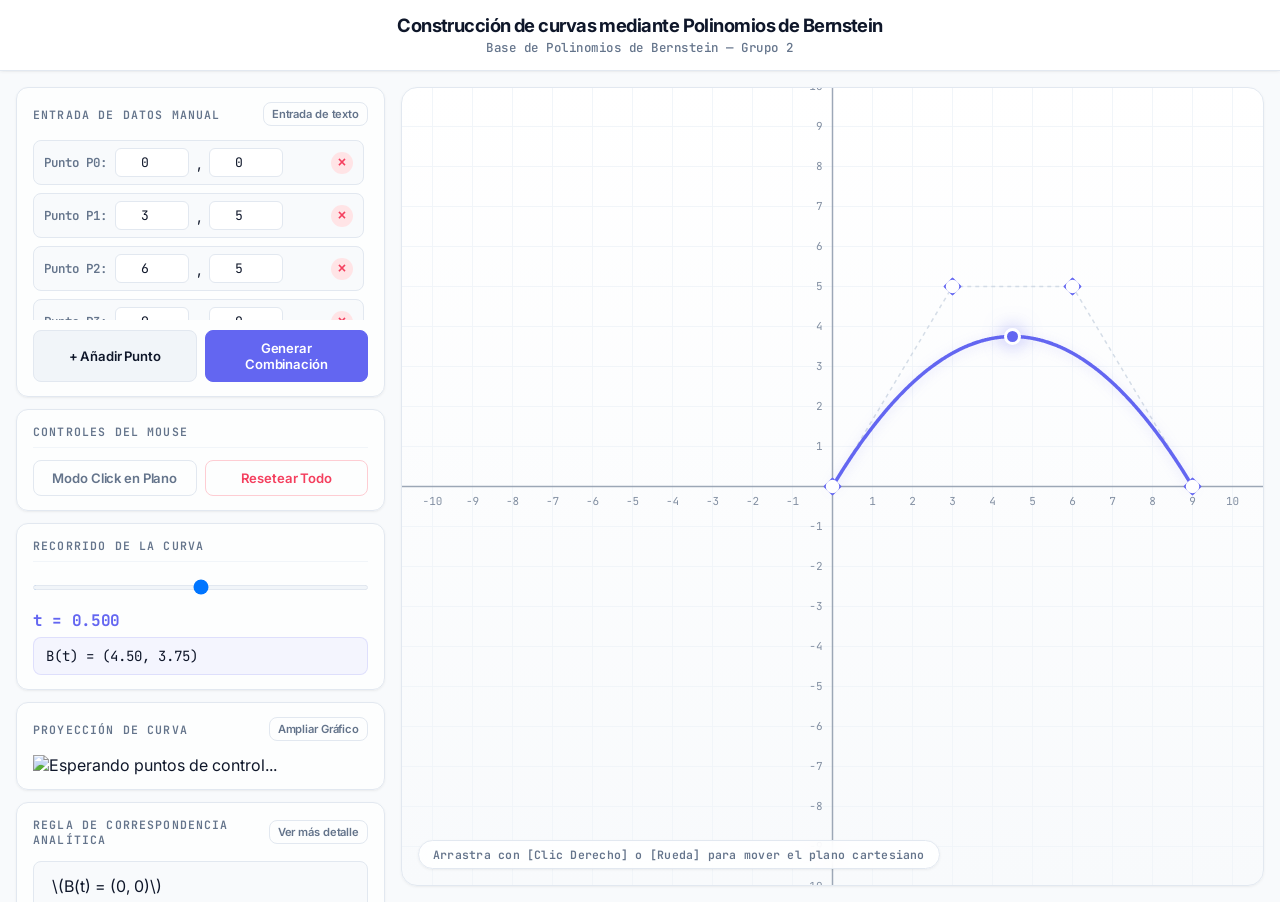
==== commit da2f3613: "cambio de tema de la web app, mejora del diseño de la landing page, actualización, estandarización d" ====
--- a/frontend/app.html
+++ b/frontend/app.html
@@ -10,7 +10,7 @@
 <body class="light-theme">
     <div class="app-container">
         <header>
-            <h1>Combinaciones Lineales en \(\mathbb{R}^2\)</h1>
+            <h1>Construcción de curvas mediante Polinomios de Bernstein</h1>
             <p class="subtitle">Base de Polinomios de Bernstein — Grupo 2</p>
         </header>
 
--- a/frontend/styles.css
+++ b/frontend/styles.css
@@ -1,35 +1,44 @@
 /*
-    styles.css - Rediseño Premium & Friendly
+    styles.css - Estandarizado con landing page
     Autor: Grupo 2
 */
 
+/* ─── FUENTES (mismas que la landing) ─── */
+@import url('https://fonts.googleapis.com/css2?family=Inter:wght@400;500;600;700;900&family=JetBrains+Mono:wght@400;500;700&display=swap');
+
 :root {
-    --bg-app: #f8fafc;         /* Slate muy claro y limpio (SaaS vibe) */
+    --bg-app: #f8fafc;
     --bg-card: #ffffff;
-    --border-color: #e2e8f0;    /* Gris azulado ultra sutil */
-    --text-main: #0f172a;      /* Slate oscuro elegante (reduce la fatiga visual) */
-    --text-muted: #64748b;     /* Slate medio neutro */
-    --accent: #6366f1;         /* Índigo premium (vibrante pero muy amigable) */
-    --accent-light: #f5f3ff;   /* Lavanda pastel suave para hovers */
-    --accent-danger: #f43f5e;  /* Rosa/Coral amigable para alertas y eliminaciones */
-    --accent-success: #10b981; /* Verde esmeralda nítido */
-    --grid-line: #f1f5f9;      /* Cuadrícula hiper sutil */
-    
-    /* Sistema de sombras premium */
+    --border-color: #e2e8f0;
+    --text-main: #0f172a;
+    --text-muted: #64748b;
+
+    /* ─── Tokens sincronizados con la landing ─── */
+    --accent: #6366f1;          /* landing: --indigo */
+    --accent-light: #f5f3ff;
+    --accent-danger: #f43f5e;
+    --accent-success: #10b981;
+    --grid-line: #f1f5f9;
+
     --shadow-sm: 0 1px 3px 0 rgba(0, 0, 0, 0.05), 0 1px 2px -1px rgba(0, 0, 0, 0.05);
     --shadow-md: 0 4px 6px -1px rgba(0, 0, 0, 0.05), 0 2px 4px -2px rgba(0, 0, 0, 0.05);
     --shadow-lg: 0 10px 15px -3px rgba(99, 102, 241, 0.05), 0 4px 6px -4px rgba(99, 102, 241, 0.05);
+
+    /* ─── Radio estandarizado ─── */
+    --radius-btn: 8px;
+    --radius-card: 12px;
 }
 
 body.light-theme {
     margin: 0;
-    font-family: -apple-system, BlinkMacSystemFont, "Segoe UI", Roboto, Helvetica, Arial, sans-serif;
+    font-family: 'Inter', -apple-system, BlinkMacSystemFont, "Segoe UI", Roboto, sans-serif;
     background-color: var(--bg-app);
     color: var(--text-main);
     overflow: hidden;
     -webkit-font-smoothing: antialiased;
 }
 
+/* ─── LAYOUT ─── */
 .app-container {
     display: flex;
     flex-direction: column;
@@ -38,40 +47,41 @@
 
 header {
     background-color: var(--bg-card);
-    padding: 16px 24px;
+    padding: 14px 24px;
     border-bottom: 1px solid var(--border-color);
     box-shadow: var(--shadow-sm);
     z-index: 10;
 }
 
-header h1 { 
-    margin: 0; 
-    font-size: 1.5rem; 
-    color: var(--text-main); 
-    font-weight: 700; 
-    text-align: center; 
-    letter-spacing: -0.025em;
-}
-
-.subtitle { 
-    margin: 4px 0 0 0; 
-    color: var(--text-muted); 
-    font-size: 0.85rem; 
-    text-align: center; 
+header h1 {
+    margin: 0;
+    font-size: 1.15rem;
+    color: var(--text-main);
+    font-weight: 700;
+    text-align: center;
+    letter-spacing: -0.03em;   /* tracking de la landing */
+}
+
+.subtitle {
+    margin: 3px 0 0 0;
+    color: var(--text-muted);
+    font-size: 0.78rem;
+    text-align: center;
     font-weight: 500;
+    font-family: 'JetBrains Mono', monospace;
+    letter-spacing: 0.04em;
 }
 
 .workspace {
     display: flex;
     flex: 1;
-    height: calc(100vh - 75px);
+    height: calc(100vh - 69px);
     background-color: var(--bg-app);
 }
 
 .canvas-container {
-    
     flex: 7;
-    background: linear-gradient(to bottom,#ffffff, #f8fafc);
+    background: linear-gradient(to bottom, #ffffff, #f8fafc);
     position: relative;
     border-radius: 16px;
     margin: 16px 16px 16px 0;
@@ -85,18 +95,20 @@
     bottom: 16px;
     left: 16px;
     background: rgba(255, 255, 255, 0.85);
-    backdrop-filter: blur(8px); 
-    border: 1px solid var(--border-color);
-    padding: 6px 12px;
-    border-radius: 20px;
-    font-size: 0.75rem;
+    backdrop-filter: blur(8px);
+    border: 1px solid var(--border-color);
+    padding: 6px 14px;
+    border-radius: 100px;        /* píldora — igual que los chips de la landing */
+    font-size: 0.72rem;
     font-weight: 600;
+    font-family: 'JetBrains Mono', monospace;
     color: var(--text-muted);
     pointer-events: none;
     box-shadow: var(--shadow-sm);
-}
-
-/* --- ESTILOS DE DIBUJO CARTESIANO SVG --- */
+    letter-spacing: 0.02em;
+}
+
+/* ─── SVG CARTESIANO ─── */
 .grid-lines line {
     stroke: var(--grid-line);
     stroke-width: 1px;
@@ -112,7 +124,7 @@
 
 .axis-text text {
     fill: var(--text-muted);
-    font-family: "SF Mono", SFMono-Regular, Consolas, monospace;
+    font-family: 'JetBrains Mono', monospace;  /* mismo mono que landing */
     font-size: 11px;
     user-select: none;
     pointer-events: none;
@@ -120,9 +132,9 @@
 }
 
 .structural-line {
-    stroke: #cbd5e1; 
+    stroke: #cbd5e1;
     stroke-width: 1.5px;
-    stroke-dasharray: 4 4; 
+    stroke-dasharray: 4 4;
     fill: none;
     vector-effect: non-scaling-stroke;
     opacity: 0.8;
@@ -130,47 +142,36 @@
 
 .curve {
     stroke: var(--accent);
-    stroke-width: 3.5px; /* Un poco más gruesa para que resalte con autoridad */
+    stroke-width: 3.5px;
     fill: none;
     stroke-linecap: round;
     vector-effect: non-scaling-stroke;
-    filter: drop-shadow(0px 2px 4px rgba(99, 102, 241, 0.15)); /* Resplandor sutil */
-
-}
-
-
-
-/* --- ICONOS DE CONTROl --- */
+    filter: drop-shadow(0px 2px 6px rgba(99, 102, 241, 0.2));
+}
+
+/* ─── NODOS DE CONTROL ─── */
 .control-node {
     fill: var(--bg-card);
     stroke: var(--accent);
     stroke-width: 2.5px;
     cursor: grab;
-
     transition: transform 0.2s cubic-bezier(0.34, 1.56, 0.64, 1), fill 0.2s ease, stroke 0.2s ease;
     vector-effect: non-scaling-stroke;
-    
-
     clip-path: polygon(50% 0%, 100% 50%, 50% 100%, 0% 50%);
-    
     transform-origin: center;
-    transform-box: fill-box; 
+    transform-box: fill-box;
     animation: popIn .25s ease;
 }
 
 @keyframes popIn {
-    from {
-        transform: scale(0);
-    }
-    to {
-        transform: scale(1);
-    }
+    from { transform: scale(0); }
+    to   { transform: scale(1); }
 }
 
 .control-node:hover {
     fill: var(--accent);
     stroke: var(--bg-card);
-    transform: scale(1.4); /* Crece sutilmente al pasar el mouse */
+    transform: scale(1.4);
 }
 
 .control-node.dragging {
@@ -180,22 +181,19 @@
     cursor: grabbing;
 }
 
-/* --- PANEL LATERAL DE CONTROLES --- */
+/* ─── PANEL LATERAL ─── */
 .control-panel {
     flex: 3;
     background-color: var(--bg-app);
-    backdrop-filter: blur(20px); 
     padding: 16px;
     display: flex;
     flex-direction: column;
-    gap: 16px;
+    gap: 12px;
     box-sizing: border-box;
     overflow-y: auto;
 }
 
-.control-panel::-webkit-scrollbar {
-    width: 6px;
-}
+.control-panel::-webkit-scrollbar { width: 6px; }
 .control-panel::-webkit-scrollbar-thumb {
     background-color: var(--border-color);
     border-radius: 10px;
@@ -203,9 +201,9 @@
 
 .panel-section {
     border: 1px solid var(--border-color);
-    border-radius: 12px;
-    padding: 16px;
-    background: rgba(255,255,255,.8);
+    border-radius: var(--radius-card);
+    padding: 14px 16px;
+    background: rgba(255, 255, 255, 0.8);
     box-shadow: var(--shadow-sm);
     transition: box-shadow 0.2s ease, border-color 0.2s ease;
 }
@@ -217,16 +215,18 @@
 
 .panel-section h2 {
     margin-top: 0;
-    font-size: 0.8rem;
-    color: var(--text-main);
+    font-size: 0.72rem;
+    color: var(--text-muted);
     font-weight: 600;
-    letter-spacing: 0.05em;
+    letter-spacing: 0.1em;
+    text-transform: uppercase;   /* eyebrow style de la landing */
+    font-family: 'JetBrains Mono', monospace;
     border-bottom: 1px solid var(--grid-line);
     padding-bottom: 8px;
-    margin-bottom: 14px;
-}
-
-/* --- INPUTS DE COORDENADAS --- */
+    margin-bottom: 12px;
+}
+
+/* ─── INPUTS DE COORDENADAS ─── */
 .inputs-list {
     display: flex;
     flex-direction: column;
@@ -236,64 +236,47 @@
     padding-right: 4px;
 }
 
-/*  -- PUNTOS -- */
-
 .point-input-row {
     display: flex;
     align-items: center;
     gap: 8px;
     background-color: #f8fafc;
-    padding: 8px 12px;
-    border-radius: 8px;
+    padding: 7px 10px;
+    border-radius: var(--radius-btn);
     border: 1px solid var(--border-color);
     transition: all 0.2s ease;
 }
 
 .point-input-row:hover {
     border-color: var(--accent);
-    background-color: #f1f5f9;
+    background-color: #f5f3ff;
 }
 
 .point-input-row label {
-    font-size: 0.8rem;
+    font-size: 0.78rem;
     font-weight: 600;
-    color: var(--text-main);
-    min-width: 65px;
-}
-
+    font-family: 'JetBrains Mono', monospace;
+    color: var(--text-muted);
+    min-width: 60px;
+}
+
+/* ─── TOOLTIP NODO ─── */
 .point-tooltip {
     position: absolute;
-
     background: rgba(15, 23, 42, 0.95);
-
     color: white;
-
     padding: 8px 12px;
-
     border-radius: 10px;
-
     font-size: 0.8rem;
-
-    font-family: "SF Mono", monospace;
-
+    font-family: 'JetBrains Mono', monospace;
     pointer-events: none;
-
     opacity: 0;
-
     transform: translateY(5px);
-
-    transition:
-        opacity .15s ease,
-        transform .15s ease;
-
+    transition: opacity .15s ease, transform .15s ease;
     z-index: 100;
-
     white-space: nowrap;
-
-    border: 1px solid rgba(255,255,255,.1);
-
-    box-shadow:
-        0 10px 30px rgba(0,0,0,.2);
+    border: 1px solid rgba(255, 255, 255, .1);
+    box-shadow: 0 10px 30px rgba(0, 0, 0, .2);
 }
 
 .point-tooltip.visible {
@@ -301,17 +284,16 @@
     transform: translateY(0);
 }
 
-
 .coord-input {
-    width: 65px;
+    width: 62px;
     border: 1px solid var(--border-color);
     background-color: var(--bg-card);
     color: var(--text-main);
-    padding: 6px;
+    padding: 5px;
     border-radius: 6px;
     text-align: center;
-    font-size: 0.85rem;
-    font-family: "SF Mono", monospace;
+    font-size: 0.82rem;
+    font-family: 'JetBrains Mono', monospace;
     transition: all 0.2s ease;
 }
 
@@ -319,26 +301,25 @@
     background-color: #ffffff;
     border-color: var(--accent);
     outline: none;
-    /* Un halo sutil en lugar de un borde tosco */
-    box-shadow: 0 0 0 3px var(--accent-light);
-}
-
-/* --- ICONO DE ELIMINAR (RESETEAR) --- */
+    box-shadow: 0 0 0 3px rgba(99, 102, 241, 0.12);
+}
+
+/* ─── BOTÓN ELIMINAR ─── */
 .btn-remove-input {
-    background: #ffe4e6; 
+    background: #ffe4e6;
     border: none;
     color: var(--accent-danger);
     cursor: pointer;
-    font-weight: 600;
-    font-size: 0.95rem;
+    font-weight: 700;
+    font-size: 0.9rem;
     margin-left: auto;
-    width: 24px;
-    height: 24px;
+    width: 22px;
+    height: 22px;
     border-radius: 50%;
     display: flex;
     align-items: center;
     justify-content: center;
-    transition: all 0.2s cubic-bezier(0.4, 0, 0.2, 1);
+    transition: all 0.15s ease;
     padding: 0;
     line-height: 1;
 }
@@ -346,77 +327,96 @@
 .btn-remove-input:hover {
     background: var(--accent-danger);
     color: white;
-    transform: scale(1.05);
-}
-
-/* --- BOTONES DE LA INTERFAZ --- */
+    transform: scale(1.1);
+}
+
+/* ─────────────────────────────────────────
+   BOTONES — Sistema estandarizado
+   Mismo language que landing: Inter 600,
+   border-radius 8px, transitions suaves
+   ───────────────────────────────────────── */
 .button-group {
     display: flex;
     gap: 8px;
-    margin-top: 12px;
+    margin-top: 10px;
 }
 
 .btn {
-    padding: 10px 16px;
-    border-radius: 8px;
-    font-size: 0.85rem;
+    padding: 9px 14px;
+    border-radius: var(--radius-btn);
+    font-family: 'Inter', sans-serif;
+    font-size: 0.82rem;
     font-weight: 600;
     cursor: pointer;
     border: 1px solid transparent;
     flex: 1;
-    transition: all 0.2s cubic-bezier(0.4, 0, 0.2, 1);
+    transition: all 0.18s ease;
     display: inline-flex;
     align-items: center;
     justify-content: center;
-}
-
-.btn-primary { 
-    background-color: #4f46e5; 
+    gap: 5px;
+    letter-spacing: -0.01em;
+}
+
+/* Primario — igual que .btn-main de la landing */
+.btn-primary {
+    background-color: var(--accent);
     color: white;
-    box-shadow: 0 4px 14px rgba(99, 102, 241, 0.25);
-}
-.btn-primary:hover { 
-    background-color: #4f46e5; 
-    box-shadow: 0 4px 10px rgba(99, 102, 241, 0.25);
+    border-color: var(--accent);
+    box-shadow: 0 0 0 rgba(99, 102, 241, 0);
+    transition: box-shadow 0.2s, transform 0.15s, background-color 0.15s;
+}
+.btn-primary:hover {
+    background-color: #4f46e5;
+    border-color: #4f46e5;
+    box-shadow: 0 0 18px rgba(99, 102, 241, 0.35);
     transform: translateY(-1px);
 }
-
-.btn-secondary { 
-    background-color: #f1f5f9; 
-    color: var(--text-main); 
-    border: 1px solid var(--border-color);
-}
-.btn-secondary:hover { 
+.btn-primary:active {
+    transform: translateY(0);
+    box-shadow: none;
+}
+
+/* Secundario */
+.btn-secondary {
+    background-color: #f1f5f9;
+    color: var(--text-main);
+    border: 1px solid var(--border-color);
+}
+.btn-secondary:hover {
     background-color: #e2e8f0;
-}
-
-.btn-outline { 
-    background-color: transparent; 
-    border: 1px solid var(--border-color); 
-    color: var(--text-muted); 
+    border-color: #cbd5e1;
+}
+
+/* Outline — igual que .btn-ghost de la landing */
+.btn-outline {
+    background-color: transparent;
+    border: 1px solid var(--border-color);
+    color: var(--text-muted);
 }
 .btn-outline:hover {
     background-color: #f1f5f9;
     color: var(--text-main);
-}
-.btn-outline.active { 
-    background-color: #eef2ff; 
-    border-color: var(--accent); 
-    color: var(--accent); 
-    box-shadow: inset 0 1px 2px rgba(99,102,241,0.05);
-}
-
-.btn-danger { 
-    background-color: transparent; 
-    border: 1px solid #fee2e2; 
-    color: var(--accent-danger); 
-}
-.btn-danger:hover { 
-    background-color: #fff1f2; 
-    border-color: #fecdd3;
-}
-
-/* --- CONTENEDORES DE RESULTADOS --- */
+    border-color: #cbd5e1;
+}
+.btn-outline.active {
+    background-color: rgba(99, 102, 241, 0.08);
+    border-color: var(--accent);
+    color: var(--accent);
+}
+
+/* Danger */
+.btn-danger {
+    background-color: transparent;
+    border: 1px solid #fecdd3;
+    color: var(--accent-danger);
+}
+.btn-danger:hover {
+    background-color: #fff1f2;
+    border-color: #fda4af;
+}
+
+/* ─── RESULTADOS ─── */
 .matplotlib-container {
     display: flex;
     justify-content: center;
@@ -425,272 +425,222 @@
 .matplotlib-container img { width: 100%; height: auto; display: block; }
 
 .math-box {
-    background-color: #0f172a; 
-    padding: 18px;
-    border-radius: 10px;
-    color: #f8fafc;
-    box-shadow: inset 0 2px 8px rgba(0,0,0,0.3);
-    border-left: 4px solid var(--accent);
-}
-
+    background-color: #f8fafc;
+    padding: 14px 18px;
+    border-radius: var(--radius-btn);
+    color: var(--text-main);
+    border: 1px solid var(--border-color);
+    overflow-x: auto;
+}
 
 .math-step-title {
-    font-family: "SF Mono", Consolas, monospace;
-    font-size: 0.78rem;
-    color: #38bdf8; 
-    margin-bottom: 8px;
+    font-family: 'JetBrains Mono', monospace;
+    font-size: 0.68rem;
+    color: var(--text-muted);
+    margin-bottom: 10px;
     font-weight: 600;
-    letter-spacing: 0.05em;
-    opacity: 0.9;
-}
-
-svg {
-    text-rendering: geometricPrecision;
-}
-
-
+    text-transform: uppercase;
+    letter-spacing: 0.1em;
+}
+
+svg { text-rendering: geometricPrecision; }
+
+/* ─── TRACKER B(t) ─── */
 .curve-tracker {
     fill: var(--accent);
-
     stroke: white;
-
     stroke-width: 3px;
-
     vector-effect: non-scaling-stroke;
-
-    filter:
-        drop-shadow(
-            0 0 12px rgba(99,102,241,.7)
-        );
+    filter: drop-shadow(0 0 10px rgba(99, 102, 241, .6));
     animation: pulsePoint 2s infinite;
 }
 
 @keyframes pulsePoint {
-
-    0% {
-        filter:
-            drop-shadow(
-                0 0 4px rgba(99,102,241,.3)
-            );
-    }
-
-    50% {
-        filter:
-            drop-shadow(
-                0 0 14px rgba(99,102,241,.7)
-            );
-    }
-
-    100% {
-        filter:
-            drop-shadow(
-                0 0 4px rgba(99,102,241,.3)
-            );
-    }
-}
-
-#curve-point {
-    cursor: grab;
-}
-
-#curve-point:active {
-    cursor: grabbing;
-}
-
+    0%   { filter: drop-shadow(0 0 4px rgba(99, 102, 241, .3)); }
+    50%  { filter: drop-shadow(0 0 14px rgba(99, 102, 241, .7)); }
+    100% { filter: drop-shadow(0 0 4px rgba(99, 102, 241, .3)); }
+}
+
+#curve-point { cursor: grab; }
+#curve-point:active { cursor: grabbing; }
+
+/* ─── TOOLTIP CURVA ─── */
 .curve-tooltip {
     position: absolute;
-
     min-width: 140px;
-
-    padding: 12px 14px;
-
-    background: #111827;
-    color: #f9fafb;
-
-    border: 1px solid #374151;
-    border-radius: 12px;
-
-    font-size: 0.9rem;
+    padding: 10px 14px;
+    background: rgba(15, 23, 42, 0.95);  /* mismo dark que landing */
+    color: #f0f4ff;
+    border: 1px solid rgba(255, 255, 255, 0.08);
+    border-radius: var(--radius-card);
+    font-size: 0.85rem;
     font-weight: 500;
-
+    font-family: 'JetBrains Mono', monospace;
     line-height: 1.5;
-
-    box-shadow:
-        0 8px 24px rgba(0,0,0,0.35);
-
+    box-shadow: 0 8px 24px rgba(0, 0, 0, 0.3);
     backdrop-filter: blur(8px);
-
     pointer-events: none;
-
     transform: translate(14px, -120%);
-
     z-index: 9999;
-
     display: none;
 }
 
-
+/* ─── SLIDER t ─── */
 .t-display {
-    font-size: 1.1rem;
+    font-size: 1rem;
     font-weight: 700;
-    color: #6366f1;
+    font-family: 'JetBrains Mono', monospace;
+    color: var(--accent);
     margin-top: 10px;
+    letter-spacing: -0.02em;
 }
 
 .curve-coordinates {
     margin-top: 6px;
-
-    padding: 10px 12px;
-
-    background: rgba(99,102,241,.08);
-
-    border: 1px solid rgba(99,102,241,.15);
-
-    border-radius: 10px;
-
-    font-family: 'JetBrains Mono', monospace;
-
-    font-size: .95rem;
-
-    color: #374151;
-}
-
-
-
-
-/* --- ESTILOS DE MODALES Y BOTONES VER MÁS  --- */
-.modal-overlay {
-    position: fixed;
-    top: 0; 
-    left: 0; 
-    width: 100vw; 
-    height: 100vh;
-    background: rgba(15, 23, 42, 0.6);
-    backdrop-filter: blur(5px);
-    display: flex;
-    align-items: center;
-    justify-content: center;
-    z-index: 1000;
-    opacity: 1;
-    transition: opacity 0.2s ease;
-}
-
-.modal-overlay.hidden {
-    opacity: 0;
-    pointer-events: none;
-}
-
-.modal-content {
-    background: var(--bg-card);
-    width: 95%; /* Usa casi todo el ancho disponible en pantallas pequeñas */
-    max-width: 1200px; /* Aumentado desde 800px para que sea mucho más amplio */
-    max-height: 90vh; /* Usa un poco más del alto de la pantalla */
-    border-radius: 16px;
-    box-shadow: var(--shadow-lg);
-    display: flex;
-    flex-direction: column;
-    overflow: hidden;
-    transform: scale(1);
-    transition: transform 0.2s cubic-bezier(0.34, 1.56, 0.64, 1);
-}
-
-.modal-overlay.hidden .modal-content {
-    transform: scale(0.95);
-}
-
-.modal-header {
-    display: flex;
-    justify-content: space-between;
-    align-items: center;
-    padding: 16px 24px;
-    border-bottom: 1px solid var(--border-color);
-    background-color: var(--bg-card);
-}
-
-.btn-close {
-    background: transparent;
-    border: none;
-    font-size: 1.8rem;
-    color: var(--text-muted);
-    cursor: pointer;
-    transition: color 0.2s ease, transform 0.2s ease;
-    line-height: 1;
-    padding: 0;
-}
-
-.btn-close:hover {
-    color: var(--accent-danger);
-    transform: scale(1.1);
-}
-
-.modal-body {
-    padding: 24px;
-    overflow-y: auto;
-    border-radius: 0; 
-    border-left: none; 
-    flex: 1;
-}
-
-
-.expanded-math {
-    font-size: 1.4rem; 
-    padding: 32px; 
-}
-
-.modal-body::-webkit-scrollbar { width: 8px; }
-.modal-body::-webkit-scrollbar-thumb { background-color: rgba(255,255,255,0.2); border-radius: 10px; }
-
-
-/* --- TEXTAREA PARA INPUT CP --- */
-.cp-textarea {
-    width: 100%;
-    box-sizing: border-box;
-    font-family: 'SF Mono', Consolas, 'JetBrains Mono', monospace;
-    font-size: 0.9rem;
-    padding: 12px;
-    border-radius: 8px;
-    border: 1px solid var(--border-color);
-    background-color: var(--bg-card);
-    color: var(--text-main);
-    resize: vertical;
-    transition: border-color 0.2s ease, box-shadow 0.2s ease;
-}
-
-.cp-textarea:focus {
-    border-color: var(--accent);
-    outline: none;
-    box-shadow: 0 0 0 3px rgba(99, 102, 241, 0.15);
-}
-
+    padding: 9px 12px;
+    background: rgba(99, 102, 241, .06);
+    border: 1px solid rgba(99, 102, 241, .15);
+    border-radius: var(--radius-btn);
+    font-family: 'JetBrains Mono', monospace;
+    font-size: .88rem;
+    color: var(--text-main);
+}
 
 input[type=range] {
     width: 100%;
     background: transparent;
     margin: 10px 0;
 }
-input[type=range]:focus {
-    outline: none;
-}
+input[type=range]:focus { outline: none; }
 input[type=range]::-webkit-slider-runnable-track {
     width: 100%;
-    height: 6px;
+    height: 5px;
     cursor: pointer;
     background: var(--grid-line);
     border-radius: 4px;
     border: 1px solid var(--border-color);
 }
 input[type=range]::-webkit-slider-thumb {
-    height: 18px;
-    width: 18px;
+    height: 17px;
+    width: 17px;
     border-radius: 50%;
     background: #ffffff;
     border: 2px solid var(--accent);
     cursor: pointer;
     -webkit-appearance: none;
     margin-top: -7px;
-    box-shadow: 0 2px 5px rgba(0, 0, 0, 0.15);
-    transition: transform 0.1s ease;
+    box-shadow: 0 0 0 rgba(99, 102, 241, 0);
+    transition: box-shadow 0.15s ease, transform 0.1s ease;
 }
 input[type=range]::-webkit-slider-thumb:hover {
     transform: scale(1.15);
+    box-shadow: 0 0 0 4px rgba(99, 102, 241, 0.12);
+}
+
+/* ─── MODALES ─── */
+.modal-overlay {
+    position: fixed;
+    top: 0; left: 0;
+    width: 100vw; height: 100vh;
+    background: rgba(5, 10, 20, 0.65);   /* mismo negro que landing */
+    backdrop-filter: blur(6px);
+    display: flex;
+    align-items: center;
+    justify-content: center;
+    z-index: 1000;
+    opacity: 1;
+    transition: opacity 0.2s ease;
+}
+
+.modal-overlay.hidden {
+    opacity: 0;
+    pointer-events: none;
+}
+
+.modal-content {
+    background: var(--bg-card);
+    width: 100%;
+    max-width: 100%;
+    max-height: 100vh;
+    border-radius: 16px;
+    border: 1px solid var(--border-color);
+    box-shadow: 0 24px 60px rgba(0, 0, 0, 0.15);
+    display: flex;
+    flex-direction: column;
+    overflow: hidden;
+    transform: scale(1);
+    transition: transform 0.2s cubic-bezier(0.34, 1.56, 0.64, 1);
+}
+
+.modal-overlay.hidden .modal-content {
+    transform: scale(0.96);
+}
+
+.modal-header {
+    display: flex;
+    justify-content: space-between;
+    align-items: center;
+    padding: 14px 22px;
+    border-bottom: 1px solid var(--border-color);
+    background-color: var(--bg-card);
+}
+
+.btn-close {
+    background: transparent;
+    border: none;
+    font-size: 1.6rem;
+    color: var(--text-muted);
+    cursor: pointer;
+    transition: color 0.15s ease, transform 0.15s ease;
+    line-height: 1;
+    padding: 0;
+    width: 28px;
+    height: 28px;
+    display: flex;
+    align-items: center;
+    justify-content: center;
+    border-radius: 6px;
+}
+.btn-close:hover {
+    color: var(--accent-danger);
+    background: #fff1f2;
+    transform: scale(1.05);
+}
+
+.modal-body {
+    padding: 22px;
+    overflow-y: auto;
+    flex: 1;
+}
+
+.expanded-math {
+    font-size: 1.4rem;
+    padding: 30px;
+}
+
+.modal-body::-webkit-scrollbar { width: 6px; }
+.modal-body::-webkit-scrollbar-thumb {
+    background-color: var(--border-color);
+    border-radius: 10px;
+}
+
+/* ─── TEXTAREA CP ─── */
+.cp-textarea {
+    width: 100%;
+    box-sizing: border-box;
+    font-family: 'JetBrains Mono', monospace;
+    font-size: 0.88rem;
+    padding: 12px;
+    border-radius: var(--radius-btn);
+    border: 1px solid var(--border-color);
+    background-color: var(--bg-card);
+    color: var(--text-main);
+    resize: vertical;
+    transition: border-color 0.2s ease, box-shadow 0.2s ease;
+}
+
+.cp-textarea:focus {
+    border-color: var(--accent);
+    outline: none;
+    box-shadow: 0 0 0 3px rgba(99, 102, 241, 0.12);
 }
